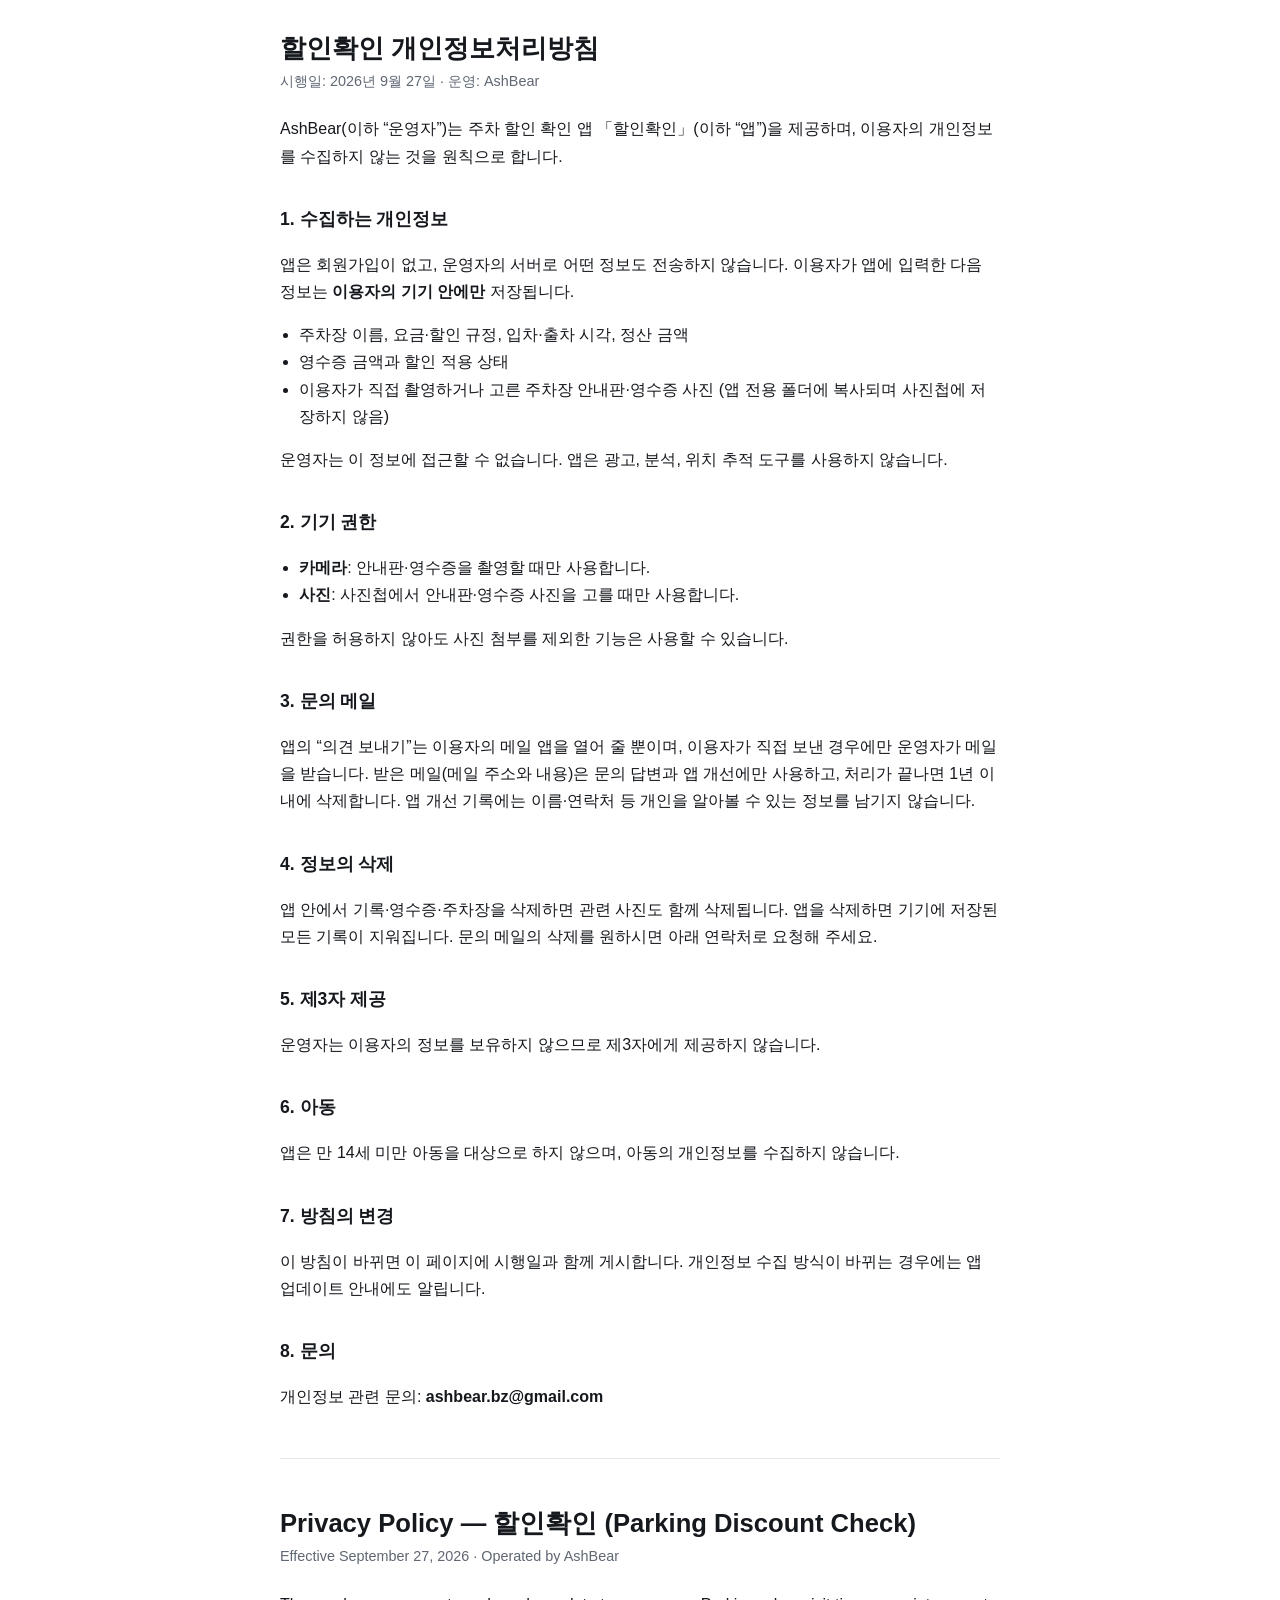
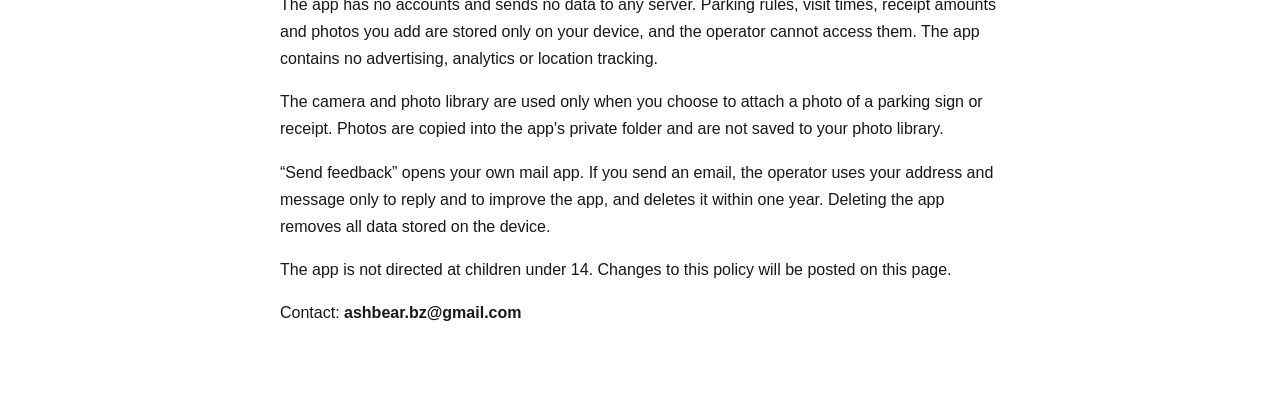
==== parking-discount/privacy.html @ 205d4818 "할인확인 개인정보처리방침 Co-Authored-By: Claude Opus 5.5 <noreply@anthropic.com>" ====
<!doctype html>
<html lang="ko">
<head>
<meta charset="utf-8">
<meta name="viewport" content="width=device-width, initial-scale=1">
<title>할인확인 개인정보처리방침</title>
<link rel="stylesheet" href="../style.css">
</head>
<body>
<main>
<h1>할인확인 개인정보처리방침</h1>
<p class="meta">시행일: 2026년 9월 27일 · 운영: AshBear</p>

<p>AshBear(이하 “운영자”)는 주차 할인 확인 앱 「할인확인」(이하 “앱”)을 제공하며, 이용자의 개인정보를 수집하지 않는 것을 원칙으로 합니다.</p>

<h2>1. 수집하는 개인정보</h2>
<p>앱은 회원가입이 없고, 운영자의 서버로 어떤 정보도 전송하지 않습니다. 이용자가 앱에 입력한 다음 정보는 <strong>이용자의 기기 안에만</strong> 저장됩니다.</p>
<ul>
  <li>주차장 이름, 요금·할인 규정, 입차·출차 시각, 정산 금액</li>
  <li>영수증 금액과 할인 적용 상태</li>
  <li>이용자가 직접 촬영하거나 고른 주차장 안내판·영수증 사진 (앱 전용 폴더에 복사되며 사진첩에 저장하지 않음)</li>
</ul>
<p>운영자는 이 정보에 접근할 수 없습니다. 앱은 광고, 분석, 위치 추적 도구를 사용하지 않습니다.</p>

<h2>2. 기기 권한</h2>
<ul>
  <li><strong>카메라</strong>: 안내판·영수증을 촬영할 때만 사용합니다.</li>
  <li><strong>사진</strong>: 사진첩에서 안내판·영수증 사진을 고를 때만 사용합니다.</li>
</ul>
<p>권한을 허용하지 않아도 사진 첨부를 제외한 기능은 사용할 수 있습니다.</p>

<h2>3. 문의 메일</h2>
<p>앱의 “의견 보내기”는 이용자의 메일 앱을 열어 줄 뿐이며, 이용자가 직접 보낸 경우에만 운영자가 메일을 받습니다. 받은 메일(메일 주소와 내용)은 문의 답변과 앱 개선에만 사용하고, 처리가 끝나면 1년 이내에 삭제합니다. 앱 개선 기록에는 이름·연락처 등 개인을 알아볼 수 있는 정보를 남기지 않습니다.</p>

<h2>4. 정보의 삭제</h2>
<p>앱 안에서 기록·영수증·주차장을 삭제하면 관련 사진도 함께 삭제됩니다. 앱을 삭제하면 기기에 저장된 모든 기록이 지워집니다. 문의 메일의 삭제를 원하시면 아래 연락처로 요청해 주세요.</p>

<h2>5. 제3자 제공</h2>
<p>운영자는 이용자의 정보를 보유하지 않으므로 제3자에게 제공하지 않습니다.</p>

<h2>6. 아동</h2>
<p>앱은 만 14세 미만 아동을 대상으로 하지 않으며, 아동의 개인정보를 수집하지 않습니다.</p>

<h2>7. 방침의 변경</h2>
<p>이 방침이 바뀌면 이 페이지에 시행일과 함께 게시합니다. 개인정보 수집 방식이 바뀌는 경우에는 앱 업데이트 안내에도 알립니다.</p>

<h2>8. 문의</h2>
<p>개인정보 관련 문의: <strong>ashbear.bz@gmail.com</strong></p>

<hr>

<h1 lang="en">Privacy Policy — 할인확인 (Parking Discount Check)</h1>
<div lang="en">
<p class="meta">Effective September 27, 2026 · Operated by AshBear</p>
<p>The app has no accounts and sends no data to any server. Parking rules, visit times, receipt amounts and photos you add are stored only on your device, and the operator cannot access them. The app contains no advertising, analytics or location tracking.</p>
<p>The camera and photo library are used only when you choose to attach a photo of a parking sign or receipt. Photos are copied into the app's private folder and are not saved to your photo library.</p>
<p>“Send feedback” opens your own mail app. If you send an email, the operator uses your address and message only to reply and to improve the app, and deletes it within one year. Deleting the app removes all data stored on the device.</p>
<p>The app is not directed at children under 14. Changes to this policy will be posted on this page.</p>
<p>Contact: <strong>ashbear.bz@gmail.com</strong></p>
</div>
</main>
</body>
</html>
---- style.css ----
:root { color-scheme: light dark; --fg: #15181d; --sub: #5f6773; --bg: #ffffff; --line: #e3e6eb; }
@media (prefers-color-scheme: dark) { :root { --fg: #eceef1; --sub: #a2a9b4; --bg: #121417; --line: #2a2e35; } }
body { margin: 0; background: var(--bg); color: var(--fg); font: 16px/1.7 -apple-system, BlinkMacSystemFont, "Apple SD Gothic Neo", "Noto Sans KR", sans-serif; }
main { max-width: 720px; margin: 0 auto; padding: 32px 20px 64px; }
h1 { font-size: 1.6rem; line-height: 1.3; margin: 0 0 4px; }
h2 { font-size: 1.1rem; margin: 2em 0 .4em; }
.meta { color: var(--sub); margin: 0 0 1.5em; font-size: .9rem; }
hr { border: 0; border-top: 1px solid var(--line); margin: 3em 0; }
a { color: #2457d6; }
ul { padding-left: 1.2em; }
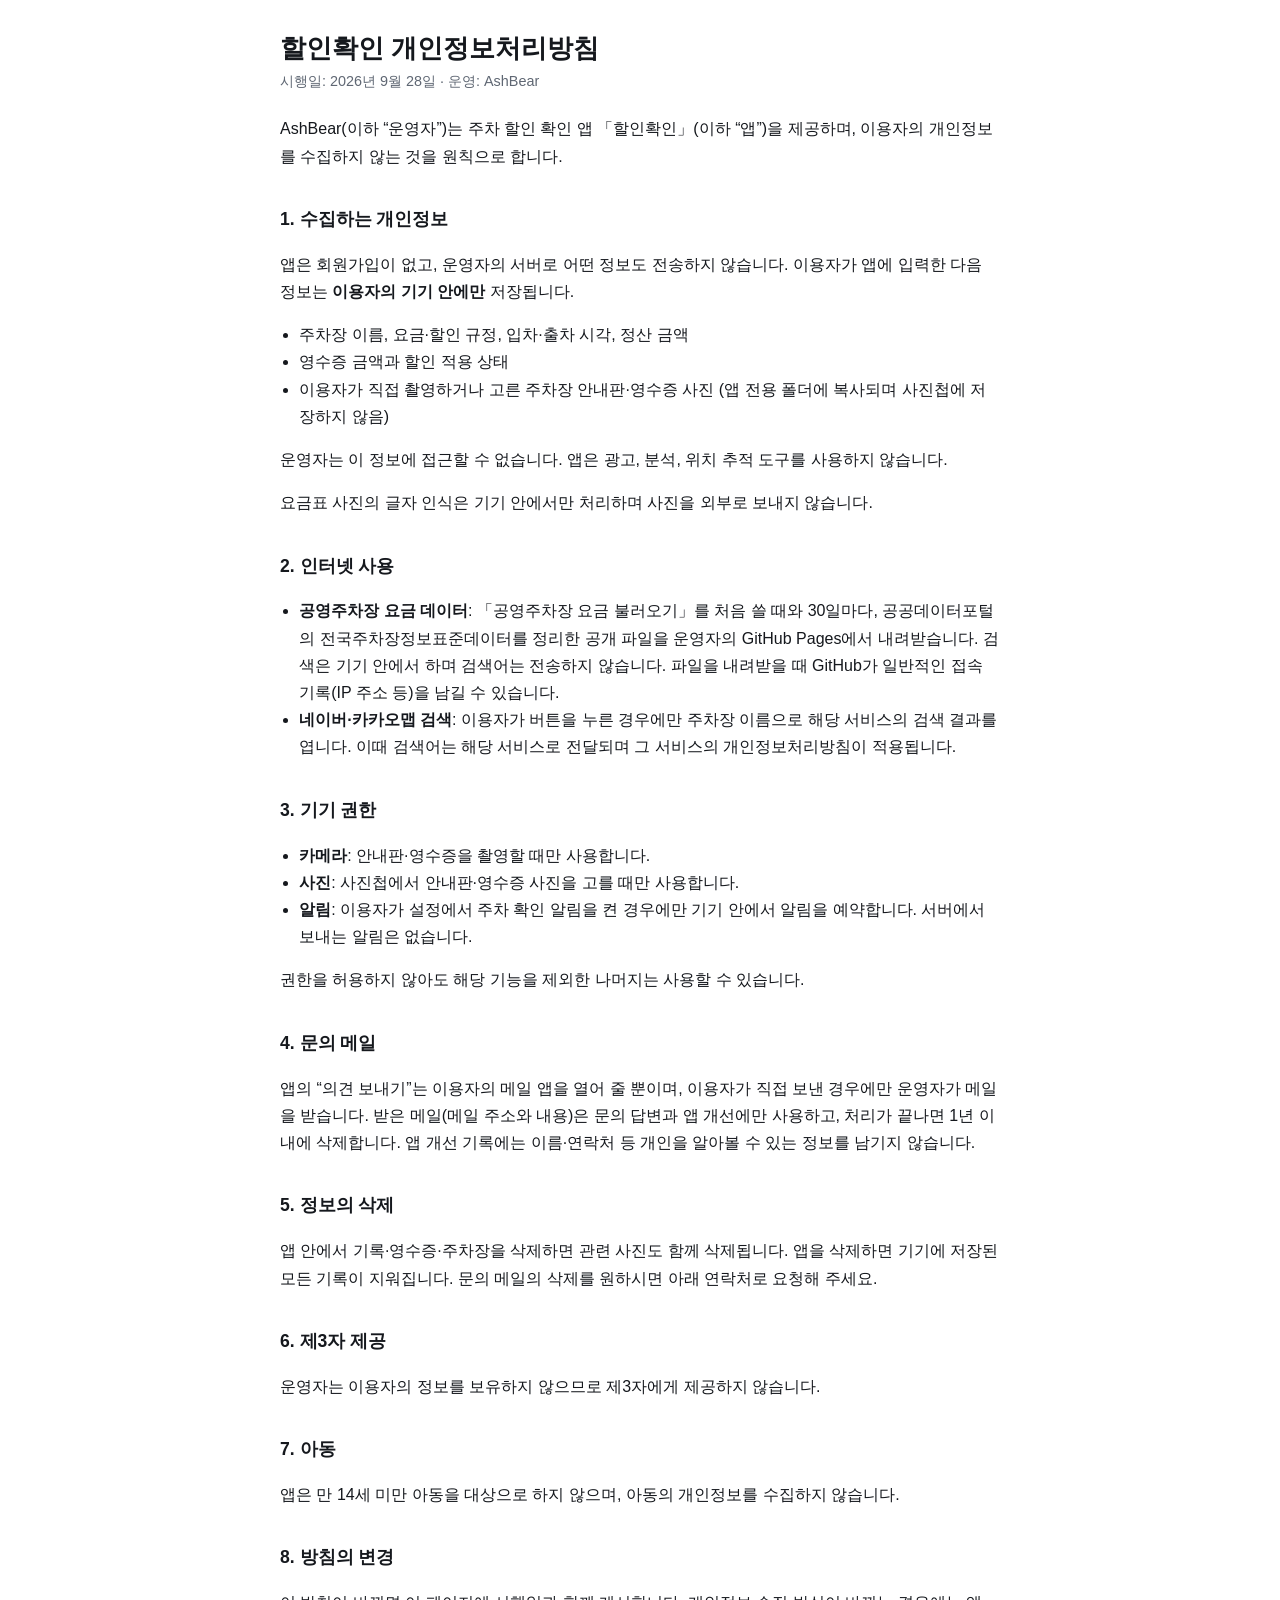
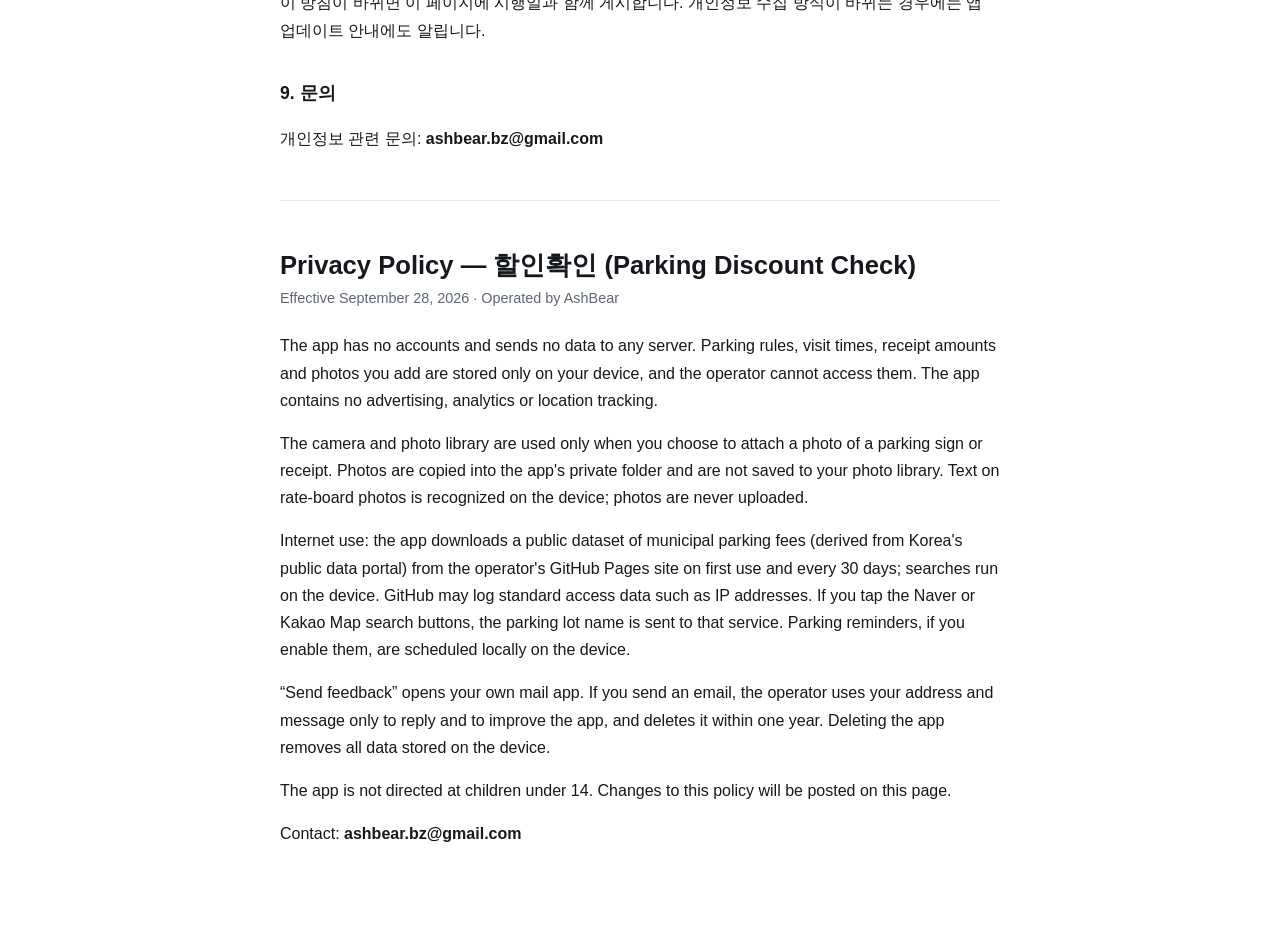
==== commit 421cfc4e: "할인확인 개인정보처리방침: 알림·기기 내 OCR·공공 요금 데이터·외부 검색 연결 추가 Co-Authored-By: Claude Opus 5.5 <noreply@anthropic." ====
--- a/parking-discount/privacy.html
+++ b/parking-discount/privacy.html
@@ -9,7 +9,7 @@
 <body>
 <main>
 <h1>할인확인 개인정보처리방침</h1>
-<p class="meta">시행일: 2026년 9월 27일 · 운영: AshBear</p>
+<p class="meta">시행일: 2026년 9월 28일 · 운영: AshBear</p>
 
 <p>AshBear(이하 “운영자”)는 주차 할인 확인 앱 「할인확인」(이하 “앱”)을 제공하며, 이용자의 개인정보를 수집하지 않는 것을 원칙으로 합니다.</p>
 
@@ -21,39 +21,48 @@
   <li>이용자가 직접 촬영하거나 고른 주차장 안내판·영수증 사진 (앱 전용 폴더에 복사되며 사진첩에 저장하지 않음)</li>
 </ul>
 <p>운영자는 이 정보에 접근할 수 없습니다. 앱은 광고, 분석, 위치 추적 도구를 사용하지 않습니다.</p>
+<p>요금표 사진의 글자 인식은 기기 안에서만 처리하며 사진을 외부로 보내지 않습니다.</p>
 
-<h2>2. 기기 권한</h2>
+<h2>2. 인터넷 사용</h2>
+<ul>
+  <li><strong>공영주차장 요금 데이터</strong>: 「공영주차장 요금 불러오기」를 처음 쓸 때와 30일마다, 공공데이터포털의 전국주차장정보표준데이터를 정리한 공개 파일을 운영자의 GitHub Pages에서 내려받습니다. 검색은 기기 안에서 하며 검색어는 전송하지 않습니다. 파일을 내려받을 때 GitHub가 일반적인 접속 기록(IP 주소 등)을 남길 수 있습니다.</li>
+  <li><strong>네이버·카카오맵 검색</strong>: 이용자가 버튼을 누른 경우에만 주차장 이름으로 해당 서비스의 검색 결과를 엽니다. 이때 검색어는 해당 서비스로 전달되며 그 서비스의 개인정보처리방침이 적용됩니다.</li>
+</ul>
+
+<h2>3. 기기 권한</h2>
 <ul>
   <li><strong>카메라</strong>: 안내판·영수증을 촬영할 때만 사용합니다.</li>
   <li><strong>사진</strong>: 사진첩에서 안내판·영수증 사진을 고를 때만 사용합니다.</li>
+  <li><strong>알림</strong>: 이용자가 설정에서 주차 확인 알림을 켠 경우에만 기기 안에서 알림을 예약합니다. 서버에서 보내는 알림은 없습니다.</li>
 </ul>
-<p>권한을 허용하지 않아도 사진 첨부를 제외한 기능은 사용할 수 있습니다.</p>
+<p>권한을 허용하지 않아도 해당 기능을 제외한 나머지는 사용할 수 있습니다.</p>
 
-<h2>3. 문의 메일</h2>
+<h2>4. 문의 메일</h2>
 <p>앱의 “의견 보내기”는 이용자의 메일 앱을 열어 줄 뿐이며, 이용자가 직접 보낸 경우에만 운영자가 메일을 받습니다. 받은 메일(메일 주소와 내용)은 문의 답변과 앱 개선에만 사용하고, 처리가 끝나면 1년 이내에 삭제합니다. 앱 개선 기록에는 이름·연락처 등 개인을 알아볼 수 있는 정보를 남기지 않습니다.</p>
 
-<h2>4. 정보의 삭제</h2>
+<h2>5. 정보의 삭제</h2>
 <p>앱 안에서 기록·영수증·주차장을 삭제하면 관련 사진도 함께 삭제됩니다. 앱을 삭제하면 기기에 저장된 모든 기록이 지워집니다. 문의 메일의 삭제를 원하시면 아래 연락처로 요청해 주세요.</p>
 
-<h2>5. 제3자 제공</h2>
+<h2>6. 제3자 제공</h2>
 <p>운영자는 이용자의 정보를 보유하지 않으므로 제3자에게 제공하지 않습니다.</p>
 
-<h2>6. 아동</h2>
+<h2>7. 아동</h2>
 <p>앱은 만 14세 미만 아동을 대상으로 하지 않으며, 아동의 개인정보를 수집하지 않습니다.</p>
 
-<h2>7. 방침의 변경</h2>
+<h2>8. 방침의 변경</h2>
 <p>이 방침이 바뀌면 이 페이지에 시행일과 함께 게시합니다. 개인정보 수집 방식이 바뀌는 경우에는 앱 업데이트 안내에도 알립니다.</p>
 
-<h2>8. 문의</h2>
+<h2>9. 문의</h2>
 <p>개인정보 관련 문의: <strong>ashbear.bz@gmail.com</strong></p>
 
 <hr>
 
 <h1 lang="en">Privacy Policy — 할인확인 (Parking Discount Check)</h1>
 <div lang="en">
-<p class="meta">Effective September 27, 2026 · Operated by AshBear</p>
+<p class="meta">Effective September 28, 2026 · Operated by AshBear</p>
 <p>The app has no accounts and sends no data to any server. Parking rules, visit times, receipt amounts and photos you add are stored only on your device, and the operator cannot access them. The app contains no advertising, analytics or location tracking.</p>
-<p>The camera and photo library are used only when you choose to attach a photo of a parking sign or receipt. Photos are copied into the app's private folder and are not saved to your photo library.</p>
+<p>The camera and photo library are used only when you choose to attach a photo of a parking sign or receipt. Photos are copied into the app's private folder and are not saved to your photo library. Text on rate-board photos is recognized on the device; photos are never uploaded.</p>
+<p>Internet use: the app downloads a public dataset of municipal parking fees (derived from Korea's public data portal) from the operator's GitHub Pages site on first use and every 30 days; searches run on the device. GitHub may log standard access data such as IP addresses. If you tap the Naver or Kakao Map search buttons, the parking lot name is sent to that service. Parking reminders, if you enable them, are scheduled locally on the device.</p>
 <p>“Send feedback” opens your own mail app. If you send an email, the operator uses your address and message only to reply and to improve the app, and deletes it within one year. Deleting the app removes all data stored on the device.</p>
 <p>The app is not directed at children under 14. Changes to this policy will be posted on this page.</p>
 <p>Contact: <strong>ashbear.bz@gmail.com</strong></p>
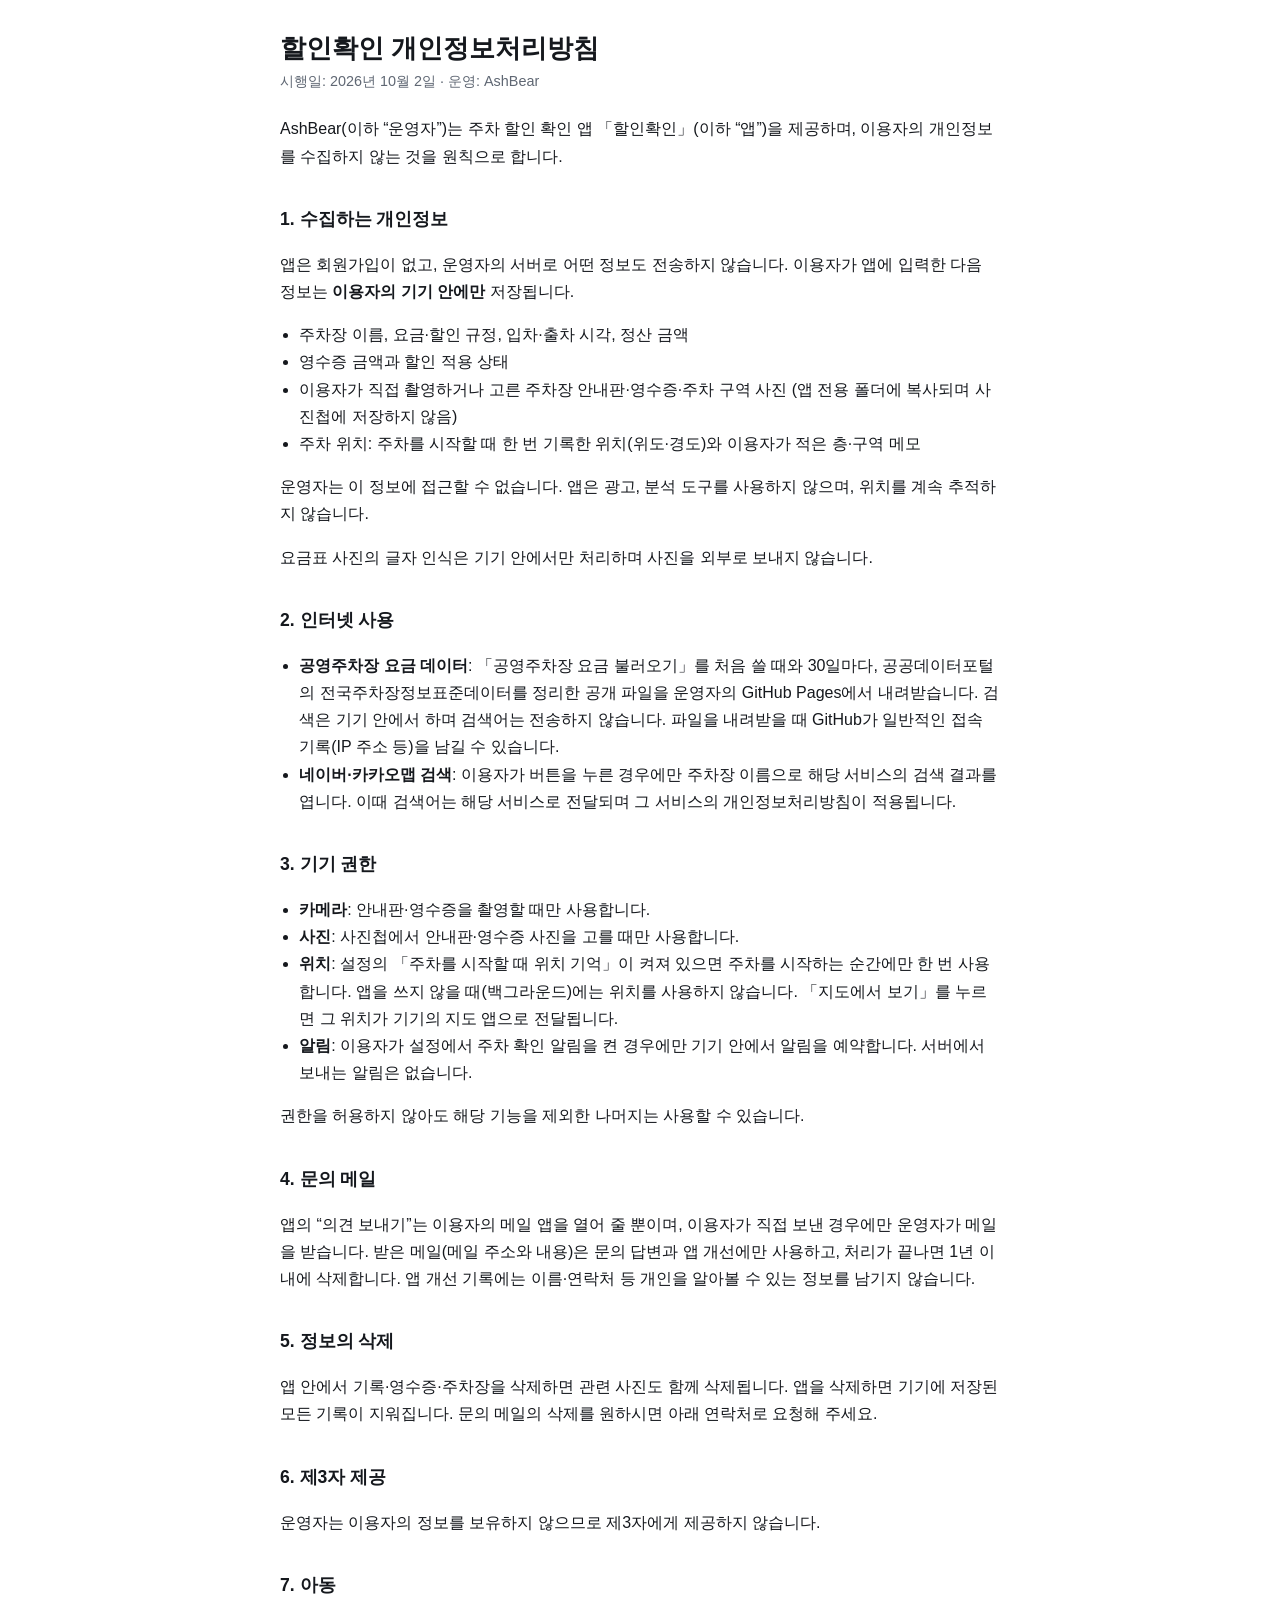
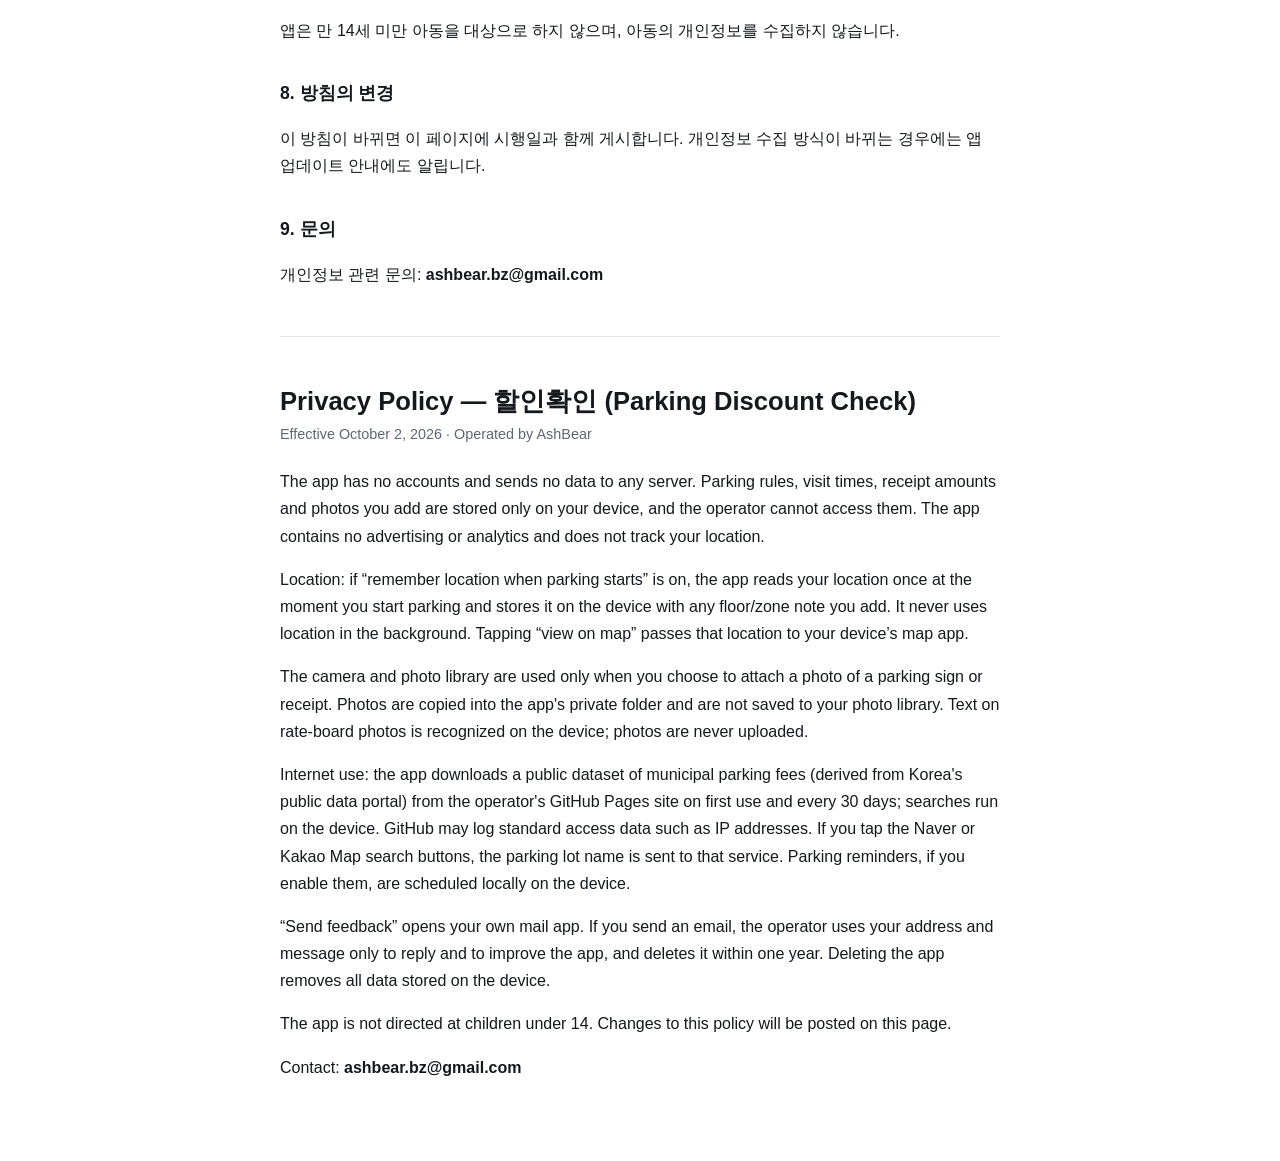
==== commit 376ca53e: "할인확인 개인정보처리방침: 주차 위치(시작 시 1회, 기기 내 저장) 추가 Co-Authored-By: Claude Opus 5.5 <noreply@anthropic.com>" ====
--- a/parking-discount/privacy.html
+++ b/parking-discount/privacy.html
@@ -9,7 +9,7 @@
 <body>
 <main>
 <h1>할인확인 개인정보처리방침</h1>
-<p class="meta">시행일: 2026년 9월 28일 · 운영: AshBear</p>
+<p class="meta">시행일: 2026년 10월 2일 · 운영: AshBear</p>
 
 <p>AshBear(이하 “운영자”)는 주차 할인 확인 앱 「할인확인」(이하 “앱”)을 제공하며, 이용자의 개인정보를 수집하지 않는 것을 원칙으로 합니다.</p>
 
@@ -18,9 +18,10 @@
 <ul>
   <li>주차장 이름, 요금·할인 규정, 입차·출차 시각, 정산 금액</li>
   <li>영수증 금액과 할인 적용 상태</li>
-  <li>이용자가 직접 촬영하거나 고른 주차장 안내판·영수증 사진 (앱 전용 폴더에 복사되며 사진첩에 저장하지 않음)</li>
+  <li>이용자가 직접 촬영하거나 고른 주차장 안내판·영수증·주차 구역 사진 (앱 전용 폴더에 복사되며 사진첩에 저장하지 않음)</li>
+  <li>주차 위치: 주차를 시작할 때 한 번 기록한 위치(위도·경도)와 이용자가 적은 층·구역 메모</li>
 </ul>
-<p>운영자는 이 정보에 접근할 수 없습니다. 앱은 광고, 분석, 위치 추적 도구를 사용하지 않습니다.</p>
+<p>운영자는 이 정보에 접근할 수 없습니다. 앱은 광고, 분석 도구를 사용하지 않으며, 위치를 계속 추적하지 않습니다.</p>
 <p>요금표 사진의 글자 인식은 기기 안에서만 처리하며 사진을 외부로 보내지 않습니다.</p>
 
 <h2>2. 인터넷 사용</h2>
@@ -33,6 +34,7 @@
 <ul>
   <li><strong>카메라</strong>: 안내판·영수증을 촬영할 때만 사용합니다.</li>
   <li><strong>사진</strong>: 사진첩에서 안내판·영수증 사진을 고를 때만 사용합니다.</li>
+  <li><strong>위치</strong>: 설정의 「주차를 시작할 때 위치 기억」이 켜져 있으면 주차를 시작하는 순간에만 한 번 사용합니다. 앱을 쓰지 않을 때(백그라운드)에는 위치를 사용하지 않습니다. 「지도에서 보기」를 누르면 그 위치가 기기의 지도 앱으로 전달됩니다.</li>
   <li><strong>알림</strong>: 이용자가 설정에서 주차 확인 알림을 켠 경우에만 기기 안에서 알림을 예약합니다. 서버에서 보내는 알림은 없습니다.</li>
 </ul>
 <p>권한을 허용하지 않아도 해당 기능을 제외한 나머지는 사용할 수 있습니다.</p>
@@ -59,8 +61,9 @@
 
 <h1 lang="en">Privacy Policy — 할인확인 (Parking Discount Check)</h1>
 <div lang="en">
-<p class="meta">Effective September 28, 2026 · Operated by AshBear</p>
-<p>The app has no accounts and sends no data to any server. Parking rules, visit times, receipt amounts and photos you add are stored only on your device, and the operator cannot access them. The app contains no advertising, analytics or location tracking.</p>
+<p class="meta">Effective October 2, 2026 · Operated by AshBear</p>
+<p>The app has no accounts and sends no data to any server. Parking rules, visit times, receipt amounts and photos you add are stored only on your device, and the operator cannot access them. The app contains no advertising or analytics and does not track your location.</p>
+<p>Location: if “remember location when parking starts” is on, the app reads your location once at the moment you start parking and stores it on the device with any floor/zone note you add. It never uses location in the background. Tapping “view on map” passes that location to your device’s map app.</p>
 <p>The camera and photo library are used only when you choose to attach a photo of a parking sign or receipt. Photos are copied into the app's private folder and are not saved to your photo library. Text on rate-board photos is recognized on the device; photos are never uploaded.</p>
 <p>Internet use: the app downloads a public dataset of municipal parking fees (derived from Korea's public data portal) from the operator's GitHub Pages site on first use and every 30 days; searches run on the device. GitHub may log standard access data such as IP addresses. If you tap the Naver or Kakao Map search buttons, the parking lot name is sent to that service. Parking reminders, if you enable them, are scheduled locally on the device.</p>
 <p>“Send feedback” opens your own mail app. If you send an email, the operator uses your address and message only to reply and to improve the app, and deletes it within one year. Deleting the app removes all data stored on the device.</p>
